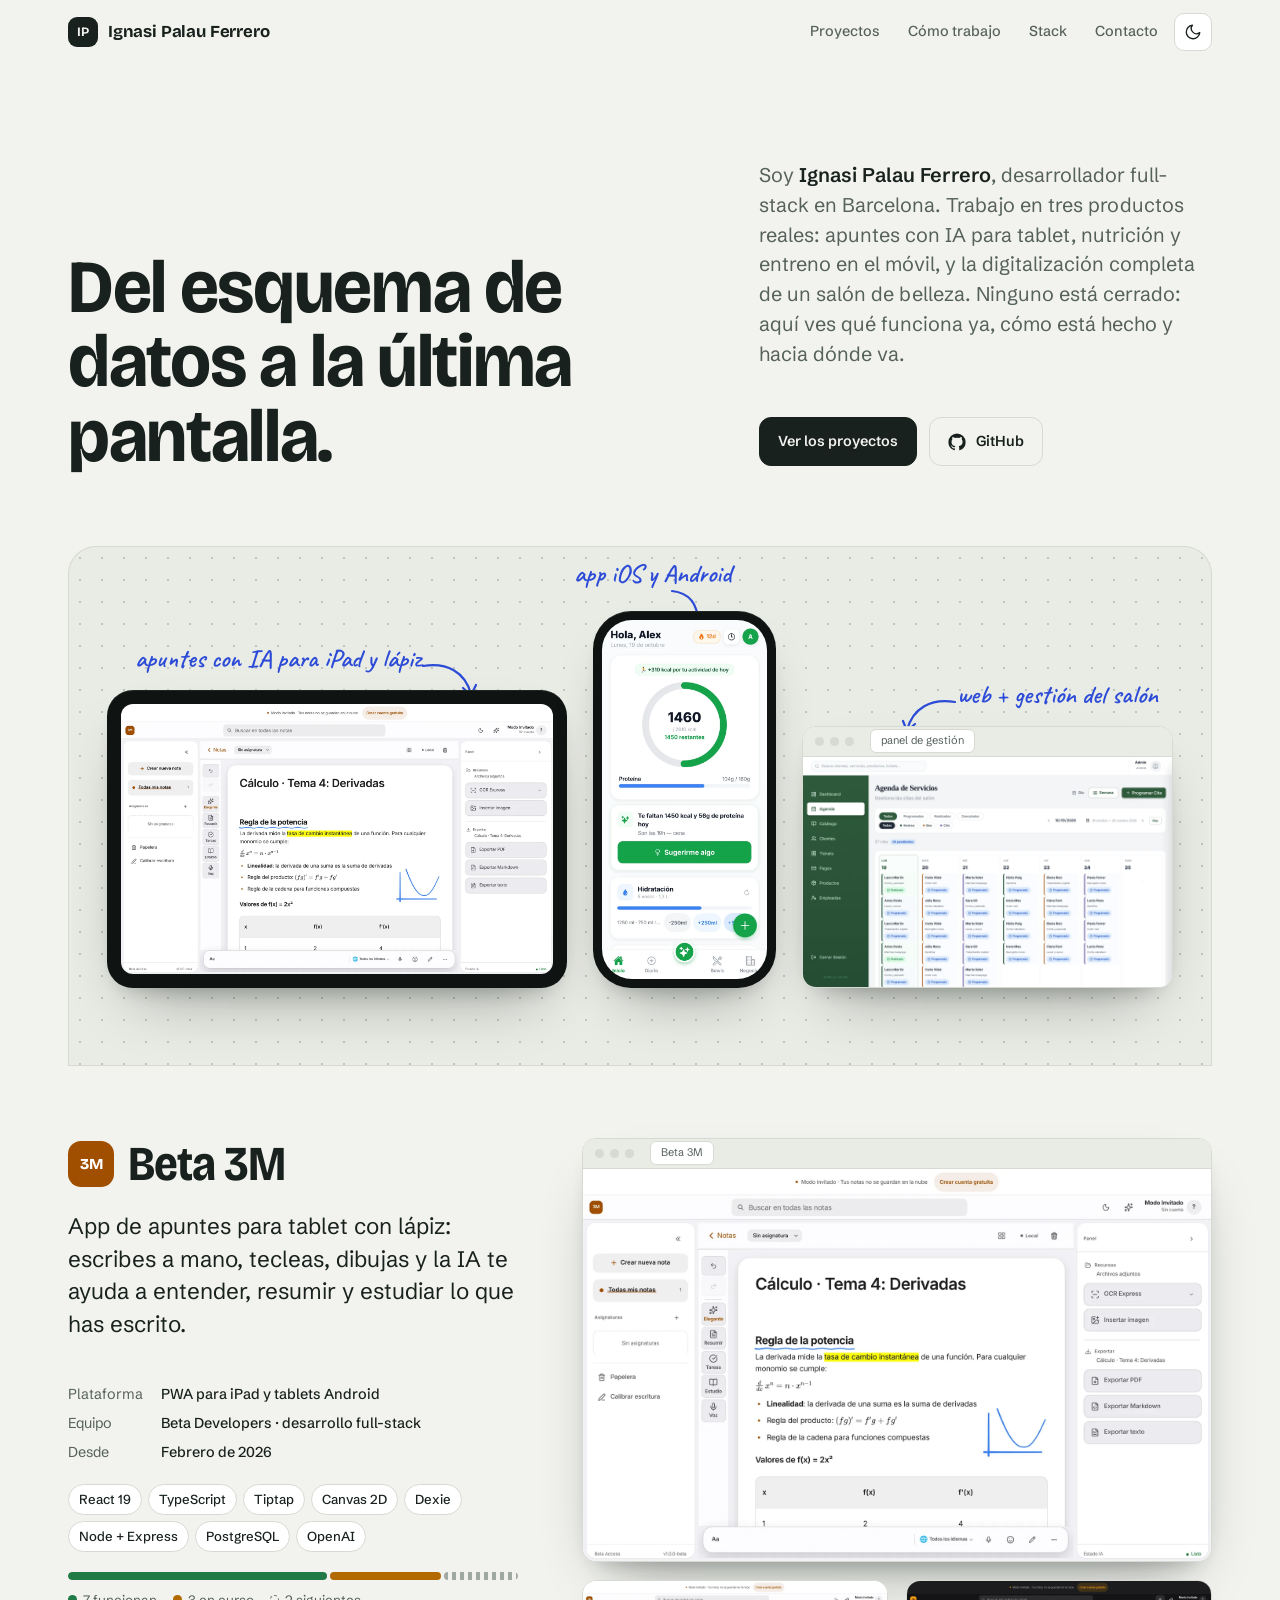
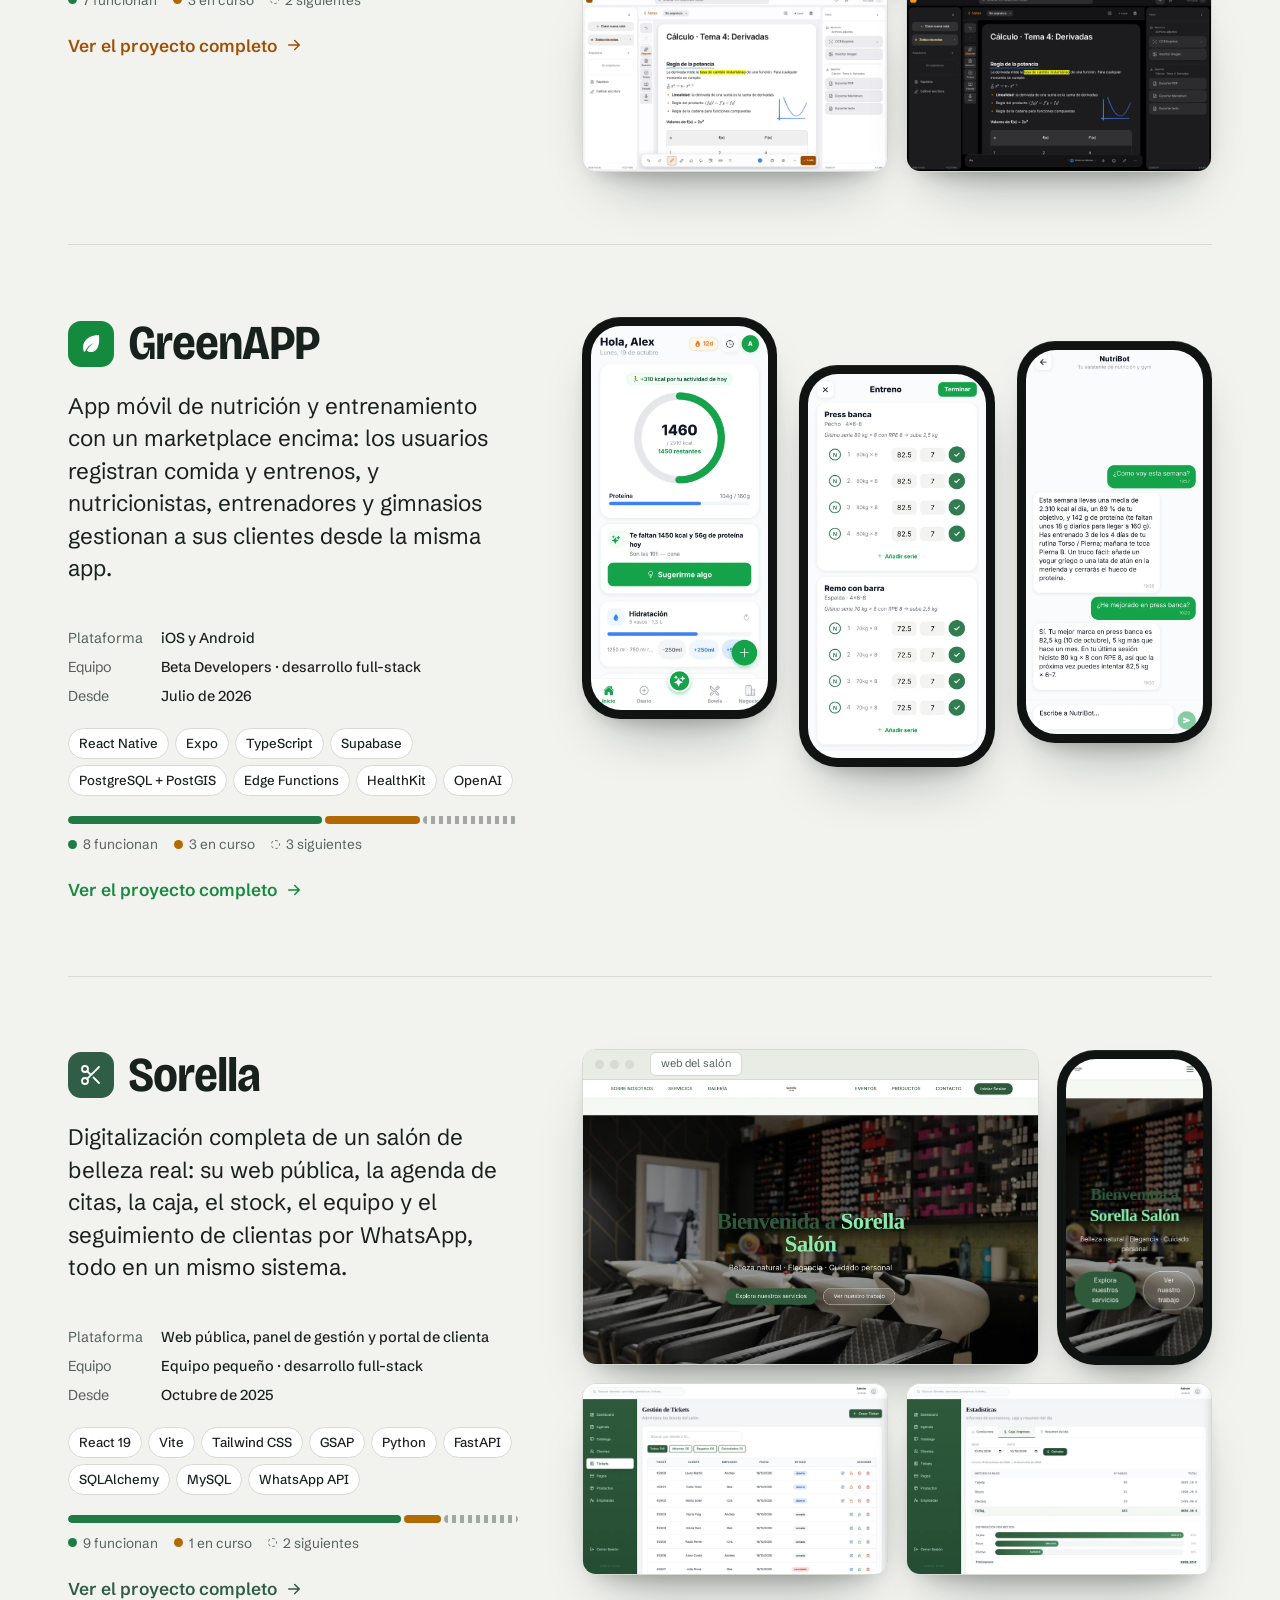
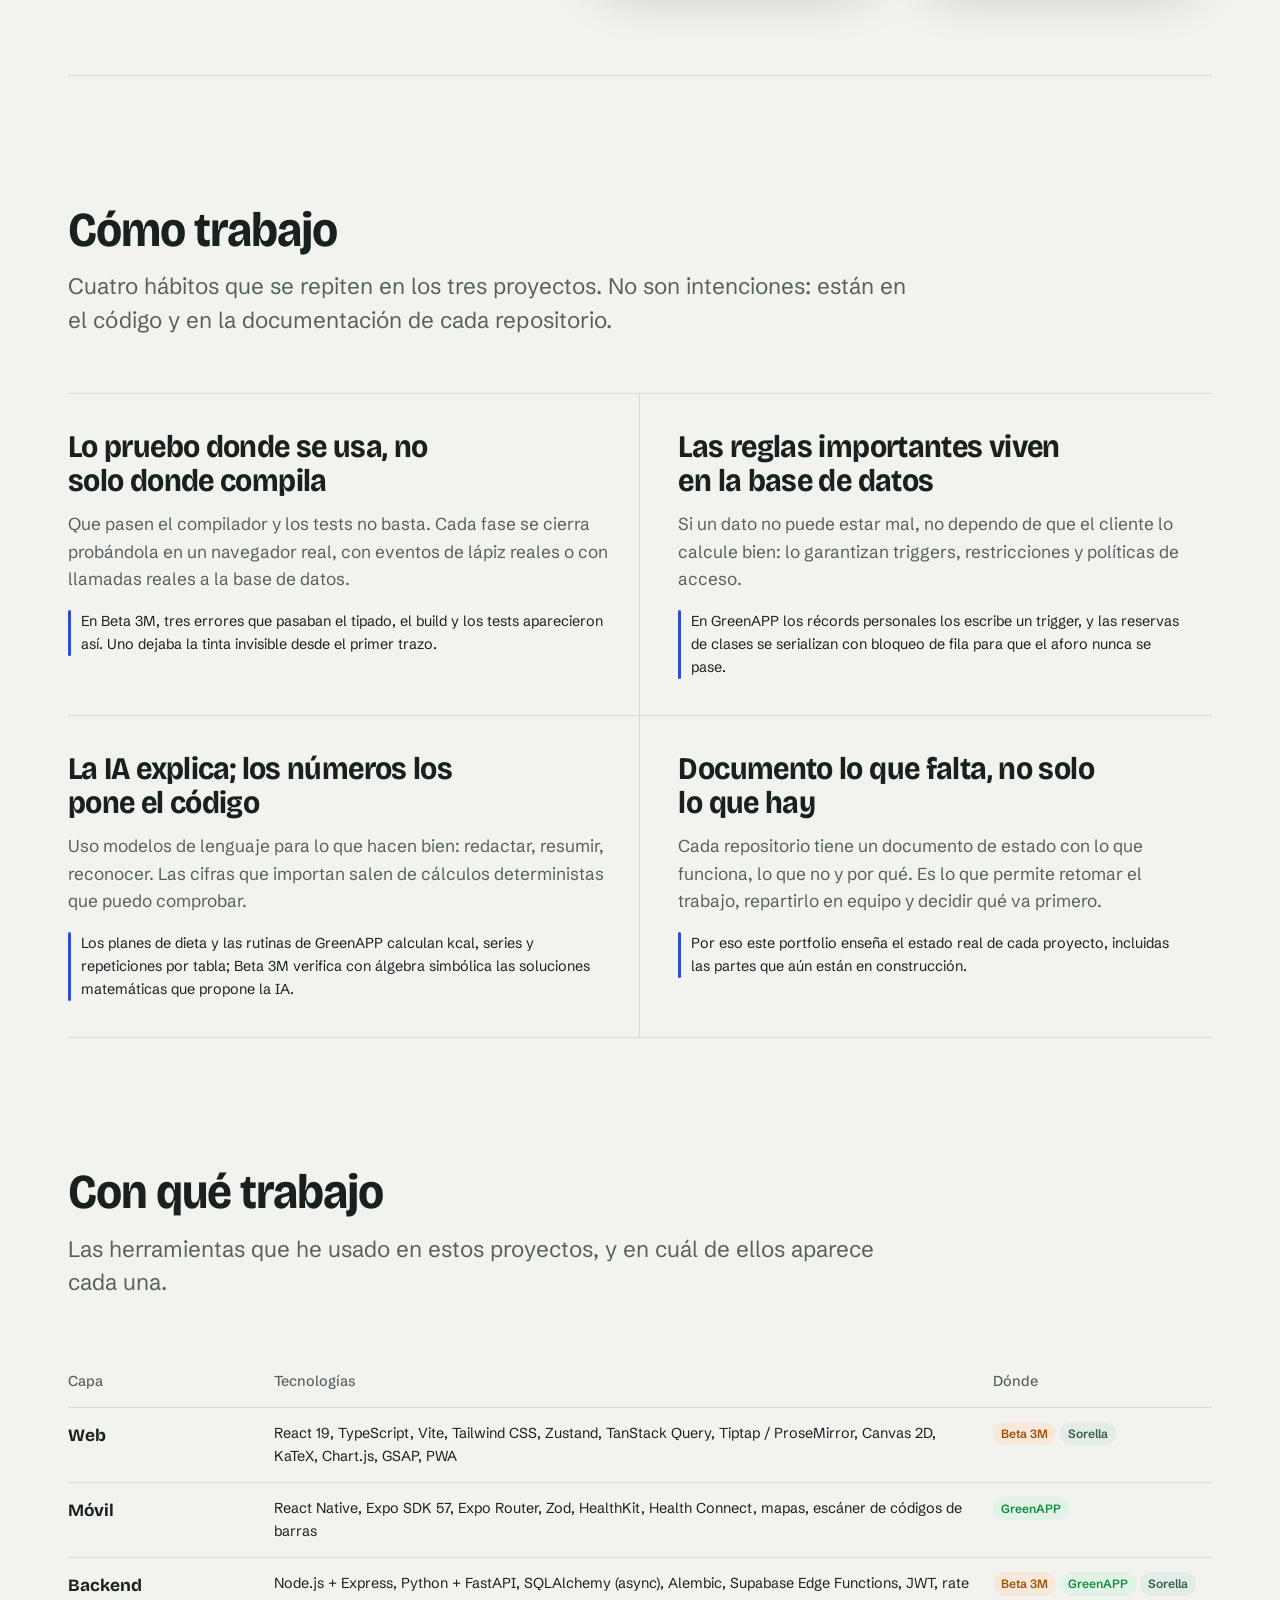
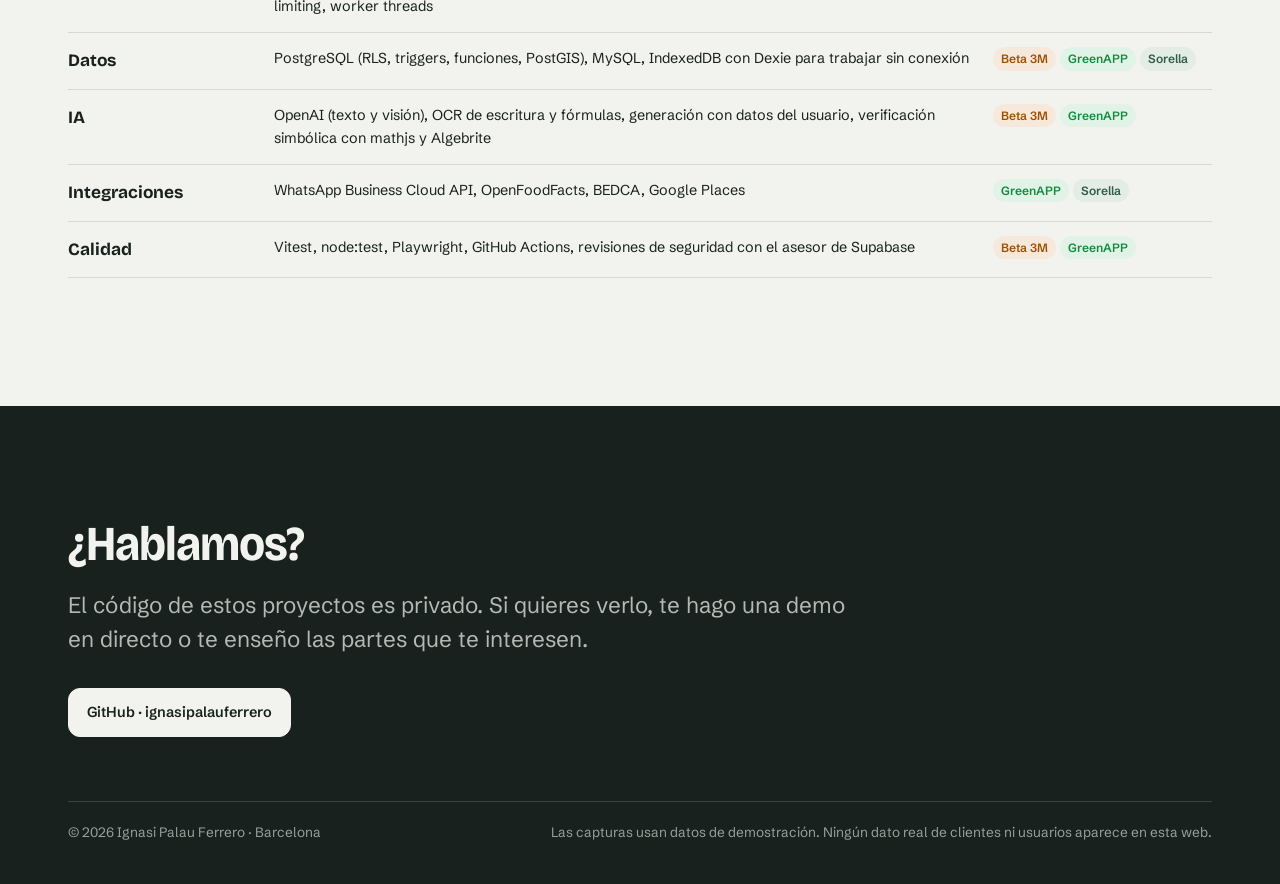
==== index.html @ 35fecd95 "Add files via upload" ====
<!doctype html>
<html lang="es">
<head>
  <meta charset="utf-8">
  <meta name="viewport" content="width=device-width, initial-scale=1">
  <title>Ignasi Palau Ferrero · Desarrollador full-stack</title>
  <meta name="description" content="Portfolio de Ignasi Palau Ferrero, desarrollador full-stack en Barcelona. Tres productos en desarrollo: Beta 3M (apuntes con IA), GreenAPP (nutrición y entreno) y Sorella (digitalización de un salón de belleza).">
  <meta name="theme-color" content="#f2f3ef" media="(prefers-color-scheme: light)">
  <meta name="theme-color" content="#121815" media="(prefers-color-scheme: dark)">
  <meta property="og:title" content="Ignasi Palau Ferrero · Desarrollador full-stack">
  <meta property="og:description" content="Tres productos en marcha, del esquema de datos a la última pantalla.">
  <meta property="og:image" content="https://ignasipalauferrero.github.io/assets/img/og.png">
  <meta property="og:type" content="website">
  <link rel="icon" href="favicon.svg" type="image/svg+xml">
  <link rel="preload" href="assets/fonts/bricolage-grotesque-latin-standard-normal.woff2" as="font" type="font/woff2" crossorigin>
  <link rel="stylesheet" href="assets/css/site.css">
  <script src="assets/js/site.js"></script>
</head>
<body>
  <a class="skip" href="#proyectos">Saltar a los proyectos</a>

  <header class="site-header">
    <div class="wrap">
      <a class="brand" href="./" aria-label="Inicio">
        <span class="brand-mark" aria-hidden="true">IP</span>
        <span class="brand-name">Ignasi Palau Ferrero</span>
      </a>
      <nav class="nav" aria-label="Principal">
        <a href="#proyectos"><span class="nav-text">Proyectos</span></a>
        <a href="#como-trabajo"><span class="nav-text">Cómo trabajo</span></a>
        <a href="#stack"><span class="nav-text">Stack</span></a>
        <a href="#contacto">Contacto</a>
        <button class="icon-btn" type="button" data-theme-toggle aria-label="Cambiar tema claro u oscuro">
          <svg viewBox="0 0 24 24" fill="none" stroke="currentColor" stroke-width="1.8" stroke-linecap="round" stroke-linejoin="round" aria-hidden="true"><path d="M21 12.8A9 9 0 1 1 11.2 3a7 7 0 0 0 9.8 9.8z"/></svg>
        </button>
      </nav>
    </div>
  </header>

  <main>
    <section class="hero">
      <div class="wrap hero-intro">
        <h1>Del esquema de datos a la última pantalla.</h1>
        <div class="hero-side">
        <p class="hero-lede">Soy <strong>Ignasi Palau Ferrero</strong>, desarrollador full-stack en Barcelona. Trabajo en tres productos reales: apuntes con IA para tablet, nutrición y entreno en el móvil, y la digitalización completa de un salón de belleza. Ninguno está cerrado: aquí ves qué funciona ya, cómo está hecho y hacia dónde va.</p>
        <div class="hero-actions">
          <a class="btn" href="#proyectos">Ver los proyectos</a>
          <a class="btn ghost" href="https://github.com/ignasipalauferrero" rel="me">
            <svg viewBox="0 0 24 24" fill="currentColor" aria-hidden="true"><path d="M12 .5A11.5 11.5 0 0 0 .5 12a11.5 11.5 0 0 0 7.86 10.92c.58.1.79-.25.79-.56v-2c-3.2.7-3.87-1.37-3.87-1.37-.53-1.33-1.28-1.69-1.28-1.69-1.05-.71.08-.7.08-.7 1.16.08 1.77 1.19 1.77 1.19 1.03 1.77 2.7 1.26 3.36.96.1-.75.4-1.26.73-1.55-2.55-.29-5.24-1.28-5.24-5.68 0-1.25.45-2.28 1.19-3.08-.12-.3-.52-1.46.11-3.04 0 0 .97-.31 3.17 1.18a11 11 0 0 1 5.77 0c2.2-1.49 3.17-1.18 3.17-1.18.63 1.58.23 2.75.11 3.04.74.8 1.19 1.83 1.19 3.08 0 4.41-2.69 5.38-5.26 5.67.41.36.78 1.06.78 2.14v3.17c0 .31.21.67.8.56A11.5 11.5 0 0 0 23.5 12 11.5 11.5 0 0 0 12 .5z"/></svg>
            GitHub
          </a>
        </div>
        </div>
      </div>

      <div class="wrap">
        <div class="bench" aria-label="Los tres productos">
          <div class="bench-stage">
            <a class="bench-item tablet" href="proyectos/beta3m.html">
              <span class="note note-tablet">apuntes con IA para iPad y lápiz
                <svg viewBox="0 0 60 40" aria-hidden="true"><path d="M2 6 C 26 2, 44 12, 50 34"/><path d="M42 28 L 50 35 L 55 25"/></svg>
              </span>
              <div class="device tablet"><img src="assets/img/beta3m/editor.webp" width="1600" height="1000" alt="Beta 3M en un iPad: una nota de cálculo con fórmulas, una tabla y un gráfico dibujado a mano"></div>
            </a>
            <a class="bench-item phone" href="proyectos/greenapp.html">
              <span class="note note-phone">app iOS y Android
                <svg viewBox="0 0 40 40" aria-hidden="true"><path d="M4 4 C 22 6, 30 18, 30 36"/><path d="M23 30 L 30 37 L 36 29"/></svg>
              </span>
              <div class="device phone"><img src="assets/img/greenapp/home.webp" width="600" height="1298" alt="GreenAPP en un móvil: anillo de calorías del día, proteína y sugerencia para la cena"></div>
            </a>
            <a class="bench-item web" href="proyectos/sorella.html">
              <span class="note note-web">web + gestión del salón
                <svg viewBox="0 0 56 40" aria-hidden="true"><path d="M54 6 C 30 2, 12 12, 6 34"/><path d="M2 25 L 6 35 L 14 28"/></svg>
              </span>
              <div class="device browser"><div class="bar" aria-hidden="true"><i></i><i></i><i></i><span>panel de gestión</span></div><img src="assets/img/sorella/agenda-semana.webp" width="1600" height="1000" alt="Panel de gestión de Sorella: agenda semanal de citas por empleada"></div>
            </a>
          </div>
        </div>
      </div>
    </section>

    <section class="section" id="proyectos" style="padding-top:0">
      <div class="wrap">

        <article class="project beta" aria-labelledby="p-beta">
          <div class="project-copy">
            <div class="project-title">
              <span class="project-logo" aria-hidden="true">3M</span>
              <h3 id="p-beta">Beta 3M</h3>
            </div>
            <p class="project-pitch">App de apuntes para tablet con lápiz: escribes a mano, tecleas, dibujas y la IA te ayuda a entender, resumir y estudiar lo que has escrito.</p>
            <dl class="facts">
              <dt>Plataforma</dt><dd>PWA para iPad y tablets Android</dd>
              <dt>Equipo</dt><dd>Beta Developers · desarrollo full-stack</dd>
              <dt>Desde</dt><dd>Febrero de 2026</dd>
            </dl>
            <ul class="tags" aria-label="Tecnologías">
              <li>React 19</li><li>TypeScript</li><li>Tiptap</li><li>Canvas 2D</li><li>Dexie</li><li>Node + Express</li><li>PostgreSQL</li><li>OpenAI</li>
            </ul>
            <div class="status">
              <div class="status-bar" role="img" aria-label="7 módulos funcionando, 3 en curso, 2 planificados"><span class="ok" style="flex:7"></span><span class="wip" style="flex:3"></span><span class="next" style="flex:2"></span></div>
              <div class="status-legend"><span><i class="dot ok"></i>7 funcionan</span><span><i class="dot wip"></i>3 en curso</span><span><i class="dot next"></i>2 siguientes</span></div>
            </div>
            <a class="read-more" href="proyectos/beta3m.html">Ver el proyecto completo <svg viewBox="0 0 24 24" fill="none" stroke="currentColor" stroke-width="2" stroke-linecap="round" aria-hidden="true"><path d="M5 12h14M13 6l6 6-6 6"/></svg></a>
          </div>
          <div class="project-visual">
            <button class="zoom" type="button" data-zoom="assets/img/beta3m/editor.webp" data-caption="Editor de Beta 3M: texto, fórmulas KaTeX, tabla con fórmula de columna y tinta a mano.">
              <div class="device browser"><div class="bar" aria-hidden="true"><i></i><i></i><i></i><span>Beta 3M</span></div><img src="assets/img/beta3m/editor.webp" width="1600" height="1000" loading="lazy" alt="Editor de Beta 3M con una nota de derivadas: fórmulas, lista, tabla y una parábola dibujada con el lápiz"></div>
            </button>
            <div class="visual-pair">
              <button class="zoom" type="button" data-zoom="assets/img/beta3m/modo-dibujo.webp" data-caption="Modo dibujo: bolígrafo, marcador, goma, lazo, figuras, regla y texto.">
                <div class="device browser"><img src="assets/img/beta3m/modo-dibujo.webp" width="1600" height="1000" loading="lazy" alt="Barra de herramientas del modo dibujo"></div>
              </button>
              <button class="zoom" type="button" data-zoom="assets/img/beta3m/editor-oscuro.webp" data-caption="Tema oscuro con contraste documentado.">
                <div class="device browser"><img src="assets/img/beta3m/editor-oscuro.webp" width="1600" height="1000" loading="lazy" alt="La misma nota en tema oscuro"></div>
              </button>
            </div>
          </div>
        </article>

        <article class="project green" aria-labelledby="p-green">
          <div class="project-copy">
            <div class="project-title">
              <span class="project-logo" aria-hidden="true"><svg viewBox="0 0 24 24" fill="currentColor"><path d="M20 3C10 3 4 8.5 4 15.5c0 1.6.4 3.1 1 4.5l1.6-1.2C8 15 11 12.4 15 11c-3.2 1.8-5.6 4.4-7.2 7.7C9 19.5 10.4 20 12 20c6.6 0 9-7 8-17z"/></svg></span>
              <h3 id="p-green">GreenAPP</h3>
            </div>
            <p class="project-pitch">App móvil de nutrición y entrenamiento con un marketplace encima: los usuarios registran comida y entrenos, y nutricionistas, entrenadores y gimnasios gestionan a sus clientes desde la misma app.</p>
            <dl class="facts">
              <dt>Plataforma</dt><dd>iOS y Android</dd>
              <dt>Equipo</dt><dd>Beta Developers · desarrollo full-stack</dd>
              <dt>Desde</dt><dd>Julio de 2026</dd>
            </dl>
            <ul class="tags" aria-label="Tecnologías">
              <li>React Native</li><li>Expo</li><li>TypeScript</li><li>Supabase</li><li>PostgreSQL + PostGIS</li><li>Edge Functions</li><li>HealthKit</li><li>OpenAI</li>
            </ul>
            <div class="status">
              <div class="status-bar" role="img" aria-label="8 módulos funcionando, 3 en curso, 3 planificados"><span class="ok" style="flex:8"></span><span class="wip" style="flex:3"></span><span class="next" style="flex:3"></span></div>
              <div class="status-legend"><span><i class="dot ok"></i>8 funcionan</span><span><i class="dot wip"></i>3 en curso</span><span><i class="dot next"></i>3 siguientes</span></div>
            </div>
            <a class="read-more" href="proyectos/greenapp.html">Ver el proyecto completo <svg viewBox="0 0 24 24" fill="none" stroke="currentColor" stroke-width="2" stroke-linecap="round" aria-hidden="true"><path d="M5 12h14M13 6l6 6-6 6"/></svg></a>
          </div>
          <div class="project-visual">
            <div class="visual-phones">
              <button class="zoom" type="button" data-zoom="assets/img/greenapp/home.webp" data-caption="Inicio: presupuesto de calorías del día con la actividad sumada.">
                <div class="device phone"><img src="assets/img/greenapp/home.webp" width="600" height="1298" loading="lazy" alt="Pantalla de inicio con el anillo de calorías"></div>
              </button>
              <button class="zoom" type="button" data-zoom="assets/img/greenapp/entreno.webp" data-caption="Entreno en vivo con sugerencia de peso basada en la última serie.">
                <div class="device phone"><img src="assets/img/greenapp/entreno.webp" width="600" height="1298" loading="lazy" alt="Entreno en vivo con series de press banca y sugerencia de peso"></div>
              </button>
              <button class="zoom" type="button" data-zoom="assets/img/greenapp/bot.webp" data-caption="NutriBot responde con los datos reales del usuario.">
                <div class="device phone"><img src="assets/img/greenapp/bot.webp" width="600" height="1298" loading="lazy" alt="Chat con NutriBot sobre la semana de nutrición y el press banca"></div>
              </button>
            </div>
          </div>
        </article>

        <article class="project sorella" aria-labelledby="p-sorella">
          <div class="project-copy">
            <div class="project-title">
              <span class="project-logo" aria-hidden="true"><svg viewBox="0 0 24 24" fill="none" stroke="currentColor" stroke-width="1.8" stroke-linecap="round"><circle cx="6" cy="6" r="3"/><circle cx="6" cy="18" r="3"/><path d="M20 4 8.1 15.9M14.5 14.5 20 20M8.1 8.1 12 12"/></svg></span>
              <h3 id="p-sorella">Sorella</h3>
            </div>
            <p class="project-pitch">Digitalización completa de un salón de belleza real: su web pública, la agenda de citas, la caja, el stock, el equipo y el seguimiento de clientas por WhatsApp, todo en un mismo sistema.</p>
            <dl class="facts">
              <dt>Plataforma</dt><dd>Web pública, panel de gestión y portal de clienta</dd>
              <dt>Equipo</dt><dd>Equipo pequeño · desarrollo full-stack</dd>
              <dt>Desde</dt><dd>Octubre de 2025</dd>
            </dl>
            <ul class="tags" aria-label="Tecnologías">
              <li>React 19</li><li>Vite</li><li>Tailwind CSS</li><li>GSAP</li><li>Python</li><li>FastAPI</li><li>SQLAlchemy</li><li>MySQL</li><li>WhatsApp API</li>
            </ul>
            <div class="status">
              <div class="status-bar" role="img" aria-label="9 módulos funcionando, 1 en curso, 2 planificados"><span class="ok" style="flex:9"></span><span class="wip" style="flex:1"></span><span class="next" style="flex:2"></span></div>
              <div class="status-legend"><span><i class="dot ok"></i>9 funcionan</span><span><i class="dot wip"></i>1 en curso</span><span><i class="dot next"></i>2 siguientes</span></div>
            </div>
            <a class="read-more" href="proyectos/sorella.html">Ver el proyecto completo <svg viewBox="0 0 24 24" fill="none" stroke="currentColor" stroke-width="2" stroke-linecap="round" aria-hidden="true"><path d="M5 12h14M13 6l6 6-6 6"/></svg></a>
          </div>
          <div class="project-visual">
            <div class="visual-mixed">
              <button class="zoom" type="button" data-zoom="assets/img/sorella/web-inicio.webp" data-caption="Web pública del salón.">
                <div class="device browser"><div class="bar" aria-hidden="true"><i></i><i></i><i></i><span>web del salón</span></div><img src="assets/img/sorella/web-inicio.webp" width="1600" height="1000" loading="lazy" alt="Portada de la web pública de Sorella"></div>
              </button>
              <button class="zoom" type="button" data-zoom="assets/img/sorella/movil-inicio.webp" data-caption="La web en móvil.">
                <div class="device phone"><img src="assets/img/sorella/movil-inicio.webp" width="600" height="1298" loading="lazy" alt="La web de Sorella en un móvil"></div>
              </button>
            </div>
            <div class="visual-pair">
              <button class="zoom" type="button" data-zoom="assets/img/sorella/tickets.webp" data-caption="Gestión de tickets (datos de demostración).">
                <div class="device browser"><img src="assets/img/sorella/tickets.webp" width="1600" height="1000" loading="lazy" alt="Listado de tickets en el panel de gestión"></div>
              </button>
              <button class="zoom" type="button" data-zoom="assets/img/sorella/caja.webp" data-caption="Caja por método de pago (datos de demostración).">
                <div class="device browser"><img src="assets/img/sorella/caja.webp" width="1600" height="1000" loading="lazy" alt="Informe de caja por método de pago"></div>
              </button>
            </div>
          </div>
        </article>

      </div>
    </section>

    <section class="section" id="como-trabajo">
      <div class="wrap">
        <div class="section-head">
          <h2>Cómo trabajo</h2>
          <p>Cuatro hábitos que se repiten en los tres proyectos. No son intenciones: están en el código y en la documentación de cada repositorio.</p>
        </div>
        <div class="principles">
          <div class="principle">
            <h3>Lo pruebo donde se usa, no solo donde compila</h3>
            <p>Que pasen el compilador y los tests no basta. Cada fase se cierra probándola en un navegador real, con eventos de lápiz reales o con llamadas reales a la base de datos.</p>
            <p class="proof">En Beta 3M, tres errores que pasaban el tipado, el build y los tests aparecieron así. Uno dejaba la tinta invisible desde el primer trazo.</p>
          </div>
          <div class="principle">
            <h3>Las reglas importantes viven en la base de datos</h3>
            <p>Si un dato no puede estar mal, no dependo de que el cliente lo calcule bien: lo garantizan triggers, restricciones y políticas de acceso.</p>
            <p class="proof">En GreenAPP los récords personales los escribe un trigger, y las reservas de clases se serializan con bloqueo de fila para que el aforo nunca se pase.</p>
          </div>
          <div class="principle">
            <h3>La IA explica; los números los pone el código</h3>
            <p>Uso modelos de lenguaje para lo que hacen bien: redactar, resumir, reconocer. Las cifras que importan salen de cálculos deterministas que puedo comprobar.</p>
            <p class="proof">Los planes de dieta y las rutinas de GreenAPP calculan kcal, series y repeticiones por tabla; Beta 3M verifica con álgebra simbólica las soluciones matemáticas que propone la IA.</p>
          </div>
          <div class="principle">
            <h3>Documento lo que falta, no solo lo que hay</h3>
            <p>Cada repositorio tiene un documento de estado con lo que funciona, lo que no y por qué. Es lo que permite retomar el trabajo, repartirlo en equipo y decidir qué va primero.</p>
            <p class="proof">Por eso este portfolio enseña el estado real de cada proyecto, incluidas las partes que aún están en construcción.</p>
          </div>
        </div>
      </div>
    </section>

    <section class="section" id="stack">
      <div class="wrap">
        <div class="section-head">
          <h2>Con qué trabajo</h2>
          <p>Las herramientas que he usado en estos proyectos, y en cuál de ellos aparece cada una.</p>
        </div>
        <table class="stack">
          <thead><tr><th scope="col">Capa</th><th scope="col">Tecnologías</th><th scope="col">Dónde</th></tr></thead>
          <tbody>
            <tr><th scope="row">Web</th><td>React 19, TypeScript, Vite, Tailwind CSS, Zustand, TanStack Query, Tiptap / ProseMirror, Canvas 2D, KaTeX, Chart.js, GSAP, PWA</td><td class="where"><span class="pill beta">Beta 3M</span><span class="pill sorella">Sorella</span></td></tr>
            <tr><th scope="row">Móvil</th><td>React Native, Expo SDK 57, Expo Router, Zod, HealthKit, Health Connect, mapas, escáner de códigos de barras</td><td class="where"><span class="pill green">GreenAPP</span></td></tr>
            <tr><th scope="row">Backend</th><td>Node.js + Express, Python + FastAPI, SQLAlchemy (async), Alembic, Supabase Edge Functions, JWT, rate limiting, worker threads</td><td class="where"><span class="pill beta">Beta 3M</span><span class="pill green">GreenAPP</span><span class="pill sorella">Sorella</span></td></tr>
            <tr><th scope="row">Datos</th><td>PostgreSQL (RLS, triggers, funciones, PostGIS), MySQL, IndexedDB con Dexie para trabajar sin conexión</td><td class="where"><span class="pill beta">Beta 3M</span><span class="pill green">GreenAPP</span><span class="pill sorella">Sorella</span></td></tr>
            <tr><th scope="row">IA</th><td>OpenAI (texto y visión), OCR de escritura y fórmulas, generación con datos del usuario, verificación simbólica con mathjs y Algebrite</td><td class="where"><span class="pill beta">Beta 3M</span><span class="pill green">GreenAPP</span></td></tr>
            <tr><th scope="row">Integraciones</th><td>WhatsApp Business Cloud API, OpenFoodFacts, BEDCA, Google Places</td><td class="where"><span class="pill green">GreenAPP</span><span class="pill sorella">Sorella</span></td></tr>
            <tr><th scope="row">Calidad</th><td>Vitest, node:test, Playwright, GitHub Actions, revisiones de seguridad con el asesor de Supabase</td><td class="where"><span class="pill beta">Beta 3M</span><span class="pill green">GreenAPP</span></td></tr>
          </tbody>
        </table>
      </div>
    </section>
  </main>

  <footer class="contact" id="contacto">
    <div class="wrap">
      <h2>¿Hablamos?</h2>
      <p>El código de estos proyectos es privado. Si quieres verlo, te hago una demo en directo o te enseño las partes que te interesen.</p>
      <div class="links">
        <a class="btn" href="https://github.com/ignasipalauferrero" rel="me">GitHub · ignasipalauferrero</a>
      </div>
      <div class="fineprint">
        <span>© 2026 Ignasi Palau Ferrero · Barcelona</span>
        <span>Las capturas usan datos de demostración. Ningún dato real de clientes ni usuarios aparece en esta web.</span>
      </div>
    </div>
  </footer>
</body>
</html>
---- assets/css/site.css ----
/* ==========================================================
   Ignasi Palau Ferrero — portfolio
   Tokens · base · layout · components
   ========================================================== */

/* Self-hosted fonts (SIL OFL) */
@font-face { font-family: "Bricolage Grotesque"; src: url(../fonts/bricolage-grotesque-latin-standard-normal.woff2) format("woff2-variations"), url(../fonts/bricolage-grotesque-latin-standard-normal.woff2) format("woff2"); font-weight: 200 800; font-stretch: 75% 100%; font-display: swap; }
@font-face { font-family: "Schibsted Grotesk"; src: url(../fonts/schibsted-grotesk-latin-400-normal.woff2) format("woff2"); font-weight: 400; font-display: swap; }
@font-face { font-family: "Schibsted Grotesk"; src: url(../fonts/schibsted-grotesk-latin-500-normal.woff2) format("woff2"); font-weight: 500; font-display: swap; }
@font-face { font-family: "Schibsted Grotesk"; src: url(../fonts/schibsted-grotesk-latin-600-normal.woff2) format("woff2"); font-weight: 600; font-display: swap; }
@font-face { font-family: "Schibsted Grotesk"; src: url(../fonts/schibsted-grotesk-latin-700-normal.woff2) format("woff2"); font-weight: 700; font-display: swap; }
@font-face { font-family: "Caveat"; src: url(../fonts/caveat-latin-600-normal.woff2) format("woff2"); font-weight: 600; font-display: swap; }

:root {
  --paper: #f2f3ef;
  --surface: #ffffff;
  --surface-2: #e9ebe5;
  --ink: #18211d;
  --graphite: #56615c;
  --line: #d6dad2;
  --pencil: #2c4bd6;
  --pencil-soft: rgba(44, 75, 214, 0.1);

  --beta: #a04e00;
  --beta-soft: #f6e9dc;
  --green: #138a3e;
  --green-soft: #e1f3e6;
  --sorella: #2f5d45;
  --sorella-soft: #e3ece6;

  --ok: #1f7a46;
  --wip: #b26a00;
  --next: #6b7570;

  --display: "Bricolage Grotesque", "Avenir Next", "Segoe UI", system-ui, sans-serif;
  --body: "Schibsted Grotesk", "Helvetica Neue", Arial, system-ui, sans-serif;
  --hand: "Caveat", "Bradley Hand", "Segoe Print", cursive;

  --step--1: clamp(0.84rem, 0.82rem + 0.1vw, 0.9rem);
  --step-0: clamp(1rem, 0.97rem + 0.15vw, 1.08rem);
  --step-1: clamp(1.2rem, 1.12rem + 0.35vw, 1.4rem);
  --step-2: clamp(1.5rem, 1.32rem + 0.8vw, 2rem);
  --step-3: clamp(2rem, 1.6rem + 1.8vw, 3.1rem);
  --step-4: clamp(2.6rem, 1.8rem + 3.6vw, 5.2rem);

  --gutter: clamp(16px, 4vw, 48px);
  --max: 1240px;
  --radius-device: 28px;
  --radius-panel: 14px;
  --radius-chip: 999px;
  color-scheme: light;
}

@media (prefers-color-scheme: dark) {
  :root:not([data-theme="light"]) {
    --paper: #121815;
    --surface: #1a221e;
    --surface-2: #222b27;
    --ink: #e6ebe7;
    --graphite: #9ea9a3;
    --line: #2e3833;
    --pencil: #93a6ff;
    --pencil-soft: rgba(147, 166, 255, 0.12);
    --beta: #f0a160;
    --beta-soft: #33261b;
    --green: #4ccf7c;
    --green-soft: #18301f;
    --sorella: #8cc5a4;
    --sorella-soft: #1d2d24;
    --ok: #5fd08f;
    --wip: #f0b35a;
    --next: #9ea9a3;
    color-scheme: dark;
  }
}
:root[data-theme="dark"] {
  --paper: #121815;
  --surface: #1a221e;
  --surface-2: #222b27;
  --ink: #e6ebe7;
  --graphite: #9ea9a3;
  --line: #2e3833;
  --pencil: #93a6ff;
  --pencil-soft: rgba(147, 166, 255, 0.12);
  --beta: #f0a160;
  --beta-soft: #33261b;
  --green: #4ccf7c;
  --green-soft: #18301f;
  --sorella: #8cc5a4;
  --sorella-soft: #1d2d24;
  --ok: #5fd08f;
  --wip: #f0b35a;
  --next: #9ea9a3;
  color-scheme: dark;
}

/* ---------- base ---------- */
*, *::before, *::after { box-sizing: border-box; }
html { -webkit-text-size-adjust: 100%; scroll-behavior: smooth; }
@media (prefers-reduced-motion: reduce) { html { scroll-behavior: auto; } }
body {
  margin: 0;
  background: var(--paper);
  color: var(--ink);
  font-family: var(--body);
  font-size: var(--step-0);
  line-height: 1.6;
  text-rendering: optimizeLegibility;
  -webkit-font-smoothing: antialiased;
  overflow-x: hidden;
}
img { max-width: 100%; height: auto; display: block; }
a { color: inherit; text-decoration-thickness: 1px; text-underline-offset: 0.2em; }
a:hover { text-decoration-color: var(--pencil); }
:focus-visible { outline: 2px solid var(--pencil); outline-offset: 3px; border-radius: 4px; }
h1, h2, h3, h4 {
  font-family: var(--display);
  font-weight: 700;
  line-height: 1.08;
  letter-spacing: -0.02em;
  margin: 0;
  font-variation-settings: "wdth" 92;
}
p { margin: 0 0 1em; }
p:last-child { margin-bottom: 0; }
ul { margin: 0; padding: 0; }
.skip {
  position: absolute; left: -9999px; top: 8px;
  background: var(--ink); color: var(--paper); padding: 8px 14px; border-radius: 8px; z-index: 50;
}
.skip:focus { left: 8px; }
.wrap { width: 100%; max-width: var(--max); margin: 0 auto; padding: 0 var(--gutter); }
.measure { max-width: 64ch; }
.muted { color: var(--graphite); }
.visually-hidden { position: absolute; width: 1px; height: 1px; overflow: hidden; clip: rect(0 0 0 0); white-space: nowrap; }

/* ---------- header ---------- */
.site-header {
  position: sticky; top: 0; z-index: 20;
  background: color-mix(in srgb, var(--paper) 88%, transparent);
  backdrop-filter: saturate(1.4) blur(10px);
  -webkit-backdrop-filter: saturate(1.4) blur(10px);
  border-bottom: 1px solid transparent;
  transition: border-color .2s;
}
.site-header.is-stuck { border-bottom-color: var(--line); }
.site-header .wrap { display: flex; align-items: center; gap: 24px; min-height: 64px; }
.brand {
  font-family: var(--display); font-weight: 700; font-size: 1.05rem; letter-spacing: -0.01em;
  text-decoration: none; display: inline-flex; align-items: center; gap: 10px; white-space: nowrap;
}
.brand-mark {
  width: 30px; height: 30px; border-radius: 9px; background: var(--ink); color: var(--paper);
  display: grid; place-items: center; font-size: 0.8rem; letter-spacing: 0;
}
.nav { margin-left: auto; display: flex; align-items: center; gap: 4px; }
.nav a {
  text-decoration: none; color: var(--graphite); font-size: var(--step--1); font-weight: 500;
  padding: 8px 12px; border-radius: 8px;
}
.nav a:hover, .nav a[aria-current="page"] { color: var(--ink); background: var(--surface-2); }
.icon-btn {
  display: inline-grid; place-items: center; width: 38px; height: 38px; border-radius: 10px;
  border: 1px solid var(--line); background: var(--surface); color: var(--ink); cursor: pointer;
}
.icon-btn:hover { border-color: var(--graphite); }
.icon-btn svg { width: 18px; height: 18px; }
@media (max-width: 720px) {
  .nav .nav-text { display: none; }
  .brand-name { display: none; }
}

/* ---------- hero ---------- */
.hero { padding: clamp(40px, 8vw, 96px) 0 0; }
.hero-intro { display: grid; grid-template-columns: minmax(0, 1fr); gap: 28px; align-items: end; }
@media (min-width: 1040px) {
  .hero-intro { grid-template-columns: minmax(0, 7fr) minmax(0, 5fr); column-gap: 56px; }
  .hero-intro .hero-side { padding-bottom: 8px; }
}
.hero-side { display: grid; gap: 24px; }
.hero h1 {
  font-size: var(--step-4);
  font-variation-settings: "wdth" 96;
  letter-spacing: -0.018em;
  line-height: 1;
  max-width: 15ch;
}
.hero-lede { font-size: clamp(1.08rem, 1rem + 0.3vw, 1.25rem); line-height: 1.5; color: var(--graphite); max-width: 52ch; }
.hero-lede strong { color: var(--ink); font-weight: 600; }
.hero-actions { display: flex; flex-wrap: wrap; gap: 12px; margin-top: 4px; }
.btn {
  display: inline-flex; align-items: center; gap: 10px; text-decoration: none;
  font-weight: 600; font-size: var(--step--1);
  padding: 12px 18px; border-radius: 12px; border: 1px solid var(--ink);
  background: var(--ink); color: var(--paper);
}
.btn:hover { background: var(--pencil); border-color: var(--pencil); color: #fff; }
.btn.ghost { background: transparent; color: var(--ink); border-color: var(--line); }
.btn.ghost:hover { border-color: var(--ink); background: var(--surface); color: var(--ink); }
.btn svg { width: 18px; height: 18px; }

/* the workbench: three real products on one table */
.bench {
  position: relative;
  margin-top: clamp(40px, 6vw, 72px);
  padding: clamp(28px, 5vw, 64px) clamp(12px, 3vw, 40px) clamp(40px, 6vw, 80px);
  border-radius: 28px 28px 0 0;
  background-color: var(--surface-2);
  background-image: radial-gradient(color-mix(in srgb, var(--graphite) 28%, transparent) 1px, transparent 1.2px);
  background-size: 22px 22px;
  border: 1px solid var(--line);
  border-bottom: 0;
  overflow: hidden;
}
.bench-stage {
  position: relative;
  display: grid;
  grid-template-columns: 1.55fr 0.62fr 1.25fr;
  align-items: end;
  gap: clamp(10px, 2vw, 28px);
  max-width: 1120px; margin: 0 auto;
}
.bench-item { position: relative; text-decoration: none; display: block; }
.bench-item .note {
  position: absolute; font-family: var(--hand); font-weight: 600; color: var(--pencil);
  font-size: clamp(1.15rem, 0.9rem + 0.9vw, 1.75rem); line-height: 1; white-space: nowrap;
  pointer-events: none;
}
.bench-item .note svg { position: absolute; overflow: visible; }
.bench-item .note path { fill: none; stroke: currentColor; stroke-width: 2.2; stroke-linecap: round; stroke-linejoin: round; }
.bench-item:hover .device { transform: translateY(-6px); }
.bench-item .device { transition: transform .35s cubic-bezier(.2,.8,.2,1); }
.bench-item:focus-visible { outline-offset: 8px; }
.note-tablet { top: -44px; left: 6%; }
.note-phone { top: -50px; left: -10%; }
.note-web { top: -44px; right: 4%; }
.note-tablet svg { left: 100%; top: 14px; width: 60px; height: 40px; }
.note-phone svg { left: 60%; top: 26px; width: 40px; height: 40px; }
.note-web svg { right: 100%; top: 14px; width: 56px; height: 40px; }
@media (max-width: 860px) {
  .bench-stage { grid-template-columns: 1fr 0.55fr; }
  .bench-item.web { grid-column: 1 / -1; }
  .note-phone { left: -30%; }
}
@media (max-width: 560px) {
  .bench-stage { grid-template-columns: 1fr; gap: 56px; }
  .bench-item.phone { width: 58%; margin: 0 auto; }
  .bench-item .note { display: none; }
}
@media (prefers-reduced-motion: reduce) { .bench-item .device { transition: none; } }

/* ---------- devices (pure CSS frames) ---------- */
.device { position: relative; background: #0f1412; box-shadow: 0 1px 0 rgba(255,255,255,.08) inset, 0 30px 60px -30px rgba(10, 20, 15, .45), 0 12px 24px -16px rgba(10, 20, 15, .35); }
.device img { width: 100%; height: auto; }
.device.tablet { border-radius: 26px; padding: 14px; }
.device.tablet img { border-radius: 12px; }
.device.phone { border-radius: 38px; padding: 9px; }
.device.phone img { border-radius: 30px; }
.device.browser { border-radius: 14px; padding: 0; overflow: hidden; background: var(--surface); border: 1px solid var(--line); }
.device.browser .bar {
  height: 30px; display: flex; align-items: center; gap: 6px; padding: 0 12px;
  background: var(--surface-2); border-bottom: 1px solid var(--line);
}
.device.browser .bar i { width: 9px; height: 9px; border-radius: 50%; background: var(--line); display: block; }
.device.browser .bar span {
  margin-left: 10px; font-size: 11px; color: var(--graphite); background: var(--surface);
  border-radius: 6px; padding: 2px 10px; border: 1px solid var(--line);
}

/* ---------- sections ---------- */
.section { padding: clamp(64px, 10vw, 128px) 0; }
.section + .section { padding-top: 0; }
.section-head { display: grid; gap: 14px; margin-bottom: clamp(32px, 5vw, 56px); }
.section-head h2 { font-size: var(--step-3); max-width: 20ch; }
.section-head p { color: var(--graphite); max-width: 60ch; font-size: var(--step-1); line-height: 1.5; }

/* ---------- project rows (home) ---------- */
.project {
  --accent: var(--ink); --accent-soft: var(--surface-2);
  display: grid; grid-template-columns: minmax(0, 5fr) minmax(0, 7fr);
  gap: clamp(28px, 5vw, 72px); align-items: start;
  padding: clamp(40px, 6vw, 72px) 0;
  border-top: 1px solid var(--line);
}
.project:last-child { border-bottom: 1px solid var(--line); }
.project.beta { --accent: var(--beta); --accent-soft: var(--beta-soft); }
.project.green { --accent: var(--green); --accent-soft: var(--green-soft); }
.project.sorella { --accent: var(--sorella); --accent-soft: var(--sorella-soft); }
.project-copy { position: sticky; top: 96px; display: grid; gap: 20px; }
.project-title { display: flex; align-items: center; gap: 14px; }
.project-title h3 { font-size: var(--step-3); font-variation-settings: "wdth" 88; }
.project-logo {
  width: 46px; height: 46px; border-radius: 13px; flex: none;
  display: grid; place-items: center; background: var(--accent); color: #fff;
  font-family: var(--display); font-weight: 800; font-size: 0.95rem;
}
.project-logo svg { width: 24px; height: 24px; }
.project-pitch { font-size: var(--step-1); line-height: 1.45; }
.facts { display: grid; grid-template-columns: auto 1fr; gap: 6px 18px; font-size: var(--step--1); margin: 0; }
.facts dt { color: var(--graphite); }
.facts dd { margin: 0; font-weight: 500; }
.tags { display: flex; flex-wrap: wrap; gap: 6px; list-style: none; }
.tags li {
  font-size: 0.82rem; font-weight: 500; padding: 4px 10px; border-radius: var(--radius-chip);
  background: var(--surface); border: 1px solid var(--line);
}
.read-more {
  display: inline-flex; align-items: center; gap: 8px; font-weight: 600; text-decoration: none;
  color: var(--accent); font-size: var(--step-0);
}
.read-more svg { width: 18px; height: 18px; transition: transform .2s; }
.read-more:hover svg { transform: translateX(3px); }
.read-more:hover { text-decoration: underline; }

/* status map — what works today, what is being built, what's next */
.status { display: grid; gap: 10px; }
.status-bar { display: flex; height: 8px; border-radius: 99px; overflow: hidden; gap: 3px; }
.status-bar span { display: block; border-radius: 99px; }
.status-bar .ok { background: var(--ok); }
.status-bar .wip { background: var(--wip); }
.status-bar .next { background: repeating-linear-gradient(90deg, var(--next) 0 4px, transparent 4px 8px); opacity: .6; }
.status-legend { display: flex; flex-wrap: wrap; gap: 4px 16px; font-size: 0.85rem; color: var(--graphite); }
.dot { display: inline-block; width: 9px; height: 9px; border-radius: 50%; margin-right: 6px; vertical-align: 0.05em; }
.dot.ok { background: var(--ok); }
.dot.wip { background: var(--wip); }
.dot.next { border: 1.5px dashed var(--next); }

.project-visual { display: grid; gap: 18px; }
.visual-pair { display: grid; grid-template-columns: 1fr 1fr; gap: 18px; align-items: start; }
.visual-phones { display: grid; grid-template-columns: repeat(3, 1fr); gap: clamp(10px, 2vw, 22px); align-items: start; }
.visual-phones > :nth-child(2) { margin-top: 48px; }
.visual-phones > :nth-child(3) { margin-top: 24px; }
.visual-mixed { display: grid; grid-template-columns: 1fr 0.34fr; gap: 18px; align-items: end; }
.caption { font-size: 0.85rem; color: var(--graphite); margin-top: 10px; }
@media (max-width: 900px) {
  .project { grid-template-columns: 1fr; }
  .project-copy { position: static; }
}
@media (max-width: 520px) {
  .visual-phones { grid-template-columns: 1fr 1fr; }
  .visual-phones > :nth-child(3) { display: none; }
  .visual-pair { grid-template-columns: 1fr; }
}

/* ---------- principles ---------- */
.principles { display: grid; grid-template-columns: repeat(2, minmax(0, 1fr)); gap: 0; border-top: 1px solid var(--line); }
.principle { padding: clamp(24px, 3vw, 36px) clamp(0px, 2vw, 32px) clamp(24px, 3vw, 36px) 0; border-bottom: 1px solid var(--line); }
.principle:nth-child(odd) { border-right: 1px solid var(--line); }
.principle:nth-child(even) { padding-left: clamp(20px, 3vw, 40px); }
.principle h3 { font-size: var(--step-2); margin-bottom: 12px; max-width: 22ch; }
.principle p { color: var(--graphite); }
.principle .proof { margin-top: 14px; font-size: var(--step--1); color: var(--ink); display: flex; gap: 10px; }
.principle .proof::before { content: ""; flex: none; width: 3px; border-radius: 3px; background: var(--pencil); }
@media (max-width: 760px) {
  .principles { grid-template-columns: 1fr; }
  .principle:nth-child(odd) { border-right: 0; }
  .principle:nth-child(even) { padding-left: 0; }
}

/* ---------- stack table ---------- */
.stack { width: 100%; border-collapse: collapse; font-size: var(--step--1); }
.stack th, .stack td { text-align: left; padding: 14px 12px 14px 0; border-bottom: 1px solid var(--line); vertical-align: top; }
.stack thead th { color: var(--graphite); font-weight: 500; }
.stack tbody th { font-family: var(--display); font-weight: 700; font-size: var(--step-0); width: 18%; }
.stack td.where { white-space: nowrap; width: 1%; }
.pill { display: inline-block; font-size: 0.75rem; font-weight: 600; padding: 2px 8px; border-radius: 99px; margin: 0 4px 4px 0; }
.pill.beta { background: var(--beta-soft); color: var(--beta); }
.pill.green { background: var(--green-soft); color: var(--green); }
.pill.sorella { background: var(--sorella-soft); color: var(--sorella); }
@media (max-width: 640px) {
  .stack thead { display: none; }
  .stack, .stack tbody, .stack tr, .stack th, .stack td { display: block; width: auto !important; }
  .stack tr { padding: 14px 0; border-bottom: 1px solid var(--line); }
  .stack th, .stack td { border: 0; padding: 2px 0; white-space: normal !important; }
}

/* ---------- footer / contact ---------- */
.contact { background: var(--ink); color: var(--paper); padding: clamp(64px, 9vw, 112px) 0 40px; }
.contact h2 { font-size: var(--step-3); max-width: 18ch; color: var(--paper); }
.contact p { color: color-mix(in srgb, var(--paper) 72%, transparent); max-width: 56ch; font-size: var(--step-1); line-height: 1.5; margin-top: 18px; }
.contact .links { display: flex; flex-wrap: wrap; gap: 12px; margin-top: 32px; }
.contact .btn { background: var(--paper); color: var(--ink); border-color: var(--paper); }
.contact .btn:hover { background: var(--pencil); border-color: var(--pencil); color: #fff; }
.contact .btn.ghost { background: transparent; color: var(--paper); border-color: color-mix(in srgb, var(--paper) 30%, transparent); }
.contact .btn.ghost:hover { border-color: var(--paper); }
.fineprint {
  margin-top: 64px; padding-top: 20px; border-top: 1px solid color-mix(in srgb, var(--paper) 16%, transparent);
  display: flex; flex-wrap: wrap; justify-content: space-between; gap: 12px;
  font-size: 0.85rem; color: color-mix(in srgb, var(--paper) 60%, transparent);
}
@media (prefers-color-scheme: dark) {
  :root:not([data-theme="light"]) .contact { background: #0b100d; color: #e6ebe7; }
  :root:not([data-theme="light"]) .contact h2 { color: #e6ebe7; }
}
:root[data-theme="dark"] .contact { background: #0b100d; color: #e6ebe7; }
:root[data-theme="dark"] .contact h2 { color: #e6ebe7; }

/* ==========================================================
   Case study pages
   ========================================================== */
.case { --accent: var(--ink); --accent-soft: var(--surface-2); }
.case.beta { --accent: var(--beta); --accent-soft: var(--beta-soft); }
.case.green { --accent: var(--green); --accent-soft: var(--green-soft); }
.case.sorella { --accent: var(--sorella); --accent-soft: var(--sorella-soft); }

.crumbs { padding-top: 28px; font-size: var(--step--1); color: var(--graphite); }
.crumbs a { color: var(--graphite); }
.case-hero { padding: clamp(28px, 5vw, 56px) 0 clamp(32px, 5vw, 56px); display: grid; grid-template-columns: minmax(0, 7fr) minmax(0, 4fr); gap: clamp(28px, 5vw, 64px); align-items: end; }
.case-hero h1 { font-size: var(--step-4); font-variation-settings: "wdth" 96; letter-spacing: -0.018em; line-height: 1; }
.case-hero h1 .logo-inline { display: inline-grid; vertical-align: 0.1em; margin-right: 0.2em; }
.case-hero .lede { font-size: var(--step-1); line-height: 1.5; color: var(--graphite); margin-top: 22px; max-width: 54ch; }
.case-hero .facts { padding: 20px 22px; border-radius: var(--radius-panel); background: var(--surface); border: 1px solid var(--line); }
@media (max-width: 860px) { .case-hero { grid-template-columns: 1fr; } }

.privacy-note {
  display: flex; gap: 12px; align-items: flex-start; font-size: var(--step--1); color: var(--graphite);
  padding: 14px 16px; border-radius: 12px; background: var(--pencil-soft); margin-top: 18px; max-width: 64ch;
}
.privacy-note svg { flex: none; width: 18px; height: 18px; color: var(--pencil); margin-top: 3px; }

.hero-shot { margin-bottom: clamp(56px, 8vw, 96px); }
.case-section { padding: clamp(48px, 7vw, 88px) 0; border-top: 1px solid var(--line); }
.case-grid { display: grid; grid-template-columns: minmax(0, 4fr) minmax(0, 8fr); gap: clamp(24px, 5vw, 64px); }
.case-grid > h2 { font-size: var(--step-2); position: sticky; top: 96px; align-self: start; max-width: 14ch; }
@media (max-width: 860px) { .case-grid { grid-template-columns: 1fr; } .case-grid > h2 { position: static; } }
.case-body { display: grid; gap: 22px; }
.case-body > p { margin: 0; }
.diagram-wide { margin: clamp(28px, 4vw, 44px) 0; }
.diagram-wide .diagram svg { min-width: 760px; }
.case-body > p, .case-body .measure { font-size: var(--step-0); max-width: 66ch; }
.case-body .big { font-size: var(--step-1); line-height: 1.5; }

/* modules list with status */
.modules { display: grid; gap: 0; list-style: none; border-top: 1px solid var(--line); }
.module { display: grid; grid-template-columns: 26px minmax(0, 1fr); gap: 4px 12px; padding: 18px 0; border-bottom: 1px solid var(--line); }
.module .dot { margin: 0.5em 0 0; width: 11px; height: 11px; }
.module h3 { font-size: var(--step-1); font-variation-settings: "wdth" 95; letter-spacing: -0.01em; }
.module p { grid-column: 2; color: var(--graphite); margin: 4px 0 0; max-width: 64ch; }
.module .state { font-family: var(--body); font-size: 0.78rem; font-weight: 600; margin-left: 10px; vertical-align: 0.15em; padding: 2px 8px; border-radius: 99px; white-space: nowrap; }
.state.ok { color: var(--ok); background: color-mix(in srgb, var(--ok) 12%, transparent); }
.state.wip { color: var(--wip); background: color-mix(in srgb, var(--wip) 14%, transparent); }
.state.next { color: var(--graphite); border: 1px dashed var(--line); }

/* decisions */
.decisions { display: grid; gap: 22px; counter-reset: none; }
.decision { padding: 22px 24px; border-radius: var(--radius-panel); background: var(--surface); border: 1px solid var(--line); border-left: 4px solid var(--accent); }
.decision h3 { font-size: var(--step-1); margin-bottom: 8px; font-variation-settings: "wdth" 95; letter-spacing: -0.01em; }
.decision p { color: var(--graphite); max-width: 66ch; }
.decision code, .case-body code, .module code {
  font-family: ui-monospace, "SF Mono", Menlo, Consolas, monospace; font-size: 0.86em;
  background: var(--surface-2); padding: 1px 6px; border-radius: 5px; color: var(--ink);
}

/* architecture diagram */
.diagram { background: var(--surface); border: 1px solid var(--line); border-radius: var(--radius-panel); padding: clamp(12px, 2vw, 24px); overflow-x: auto; }
.diagram svg { width: 100%; height: auto; min-width: 640px; display: block; }
.diagram .box { fill: var(--surface-2); stroke: var(--line); stroke-width: 1.5; }
.diagram .box.accent { fill: var(--accent-soft); stroke: var(--accent); }
.diagram .box.ext { fill: none; stroke: var(--graphite); stroke-dasharray: 5 5; }
.diagram text { fill: var(--ink); font-family: var(--body); font-size: 14px; }
.diagram text.t { font-family: var(--display); font-weight: 700; font-size: 16px; }
.diagram text.s { fill: var(--graphite); font-size: 12.5px; }
.diagram .wire { stroke: var(--graphite); stroke-width: 1.5; fill: none; marker-end: url(#arrow); }
.diagram .wire.accent { stroke: var(--accent); }
.diagram marker path { fill: var(--graphite); }
.diagram-caption { font-size: var(--step--1); color: var(--graphite); margin-top: 10px; }

/* stack mini-table in case */
.kv { display: grid; grid-template-columns: minmax(120px, 0.3fr) 1fr; border-top: 1px solid var(--line); font-size: var(--step--1); }
.kv dt, .kv dd { margin: 0; padding: 12px 0; border-bottom: 1px solid var(--line); }
.kv dt { color: var(--graphite); padding-right: 16px; }
@media (max-width: 520px) { .kv { grid-template-columns: 1fr; } .kv dt { border-bottom: 0; padding-bottom: 0; } }

/* gallery */
.gallery-title { font-size: var(--step-2); margin-bottom: clamp(24px, 4vw, 40px); }
.gallery { display: grid; gap: clamp(14px, 2vw, 24px); }
.gallery.desk { grid-template-columns: repeat(3, minmax(0, 1fr)); }
.gallery.phones { grid-template-columns: repeat(4, minmax(0, 1fr)); align-items: start; }
.gallery figure { margin: 0; }
.gallery figcaption { font-size: 0.85rem; color: var(--graphite); margin-top: 10px; }
@media (max-width: 1000px) { .gallery.desk { grid-template-columns: repeat(2, minmax(0, 1fr)); } }
@media (max-width: 760px) { .gallery.desk { grid-template-columns: 1fr; } .gallery.phones { grid-template-columns: repeat(2, minmax(0, 1fr)); } }

.zoom { cursor: zoom-in; border: 0; padding: 0; background: none; display: block; width: 100%; text-align: left; color: inherit; font: inherit; }

/* next project */
.next-project { display: flex; justify-content: space-between; align-items: center; gap: 20px; padding: 40px 0; border-top: 1px solid var(--line); flex-wrap: wrap; }
.next-project a { font-family: var(--display); font-size: var(--step-2); font-weight: 700; text-decoration: none; letter-spacing: -0.02em; }
.next-project a:hover { color: var(--pencil); }
.next-project a { display: inline-flex; align-items: center; gap: 12px; }
.next-project a svg { width: 0.9em; height: 0.9em; flex: none; }

/* lightbox */
dialog.lightbox { border: 0; padding: 0; background: transparent; max-width: min(96vw, 1600px); max-height: 94vh; }
dialog.lightbox::backdrop { background: rgba(8, 12, 10, 0.86); }
dialog.lightbox img { max-height: 90vh; width: auto; max-width: 100%; border-radius: 10px; margin: 0 auto; }
dialog.lightbox p { color: #e6ebe7; text-align: center; margin-top: 10px; font-size: 0.9rem; }
dialog.lightbox .close { position: fixed; top: 16px; right: 16px; background: rgba(255,255,255,.12); color: #fff; border: 0; width: 42px; height: 42px; border-radius: 50%; cursor: pointer; font-size: 22px; line-height: 1; }

/* one orchestrated entrance: the bench */
@media (prefers-reduced-motion: no-preference) {
  .bench-item { animation: rise .9s cubic-bezier(.2,.8,.2,1) both; }
  .bench-item.phone { animation-delay: .12s; }
  .bench-item.web { animation-delay: .24s; }
  .bench-item .note { animation: ink .7s ease-out .9s both; }
  .bench-item.phone .note { animation-delay: 1.05s; }
  .bench-item.web .note { animation-delay: 1.2s; }
  @keyframes rise { from { opacity: 0; transform: translateY(28px); } to { opacity: 1; transform: none; } }
  @keyframes ink { from { opacity: 0; transform: translateY(6px) rotate(-2deg); } to { opacity: 1; transform: none; } }
}
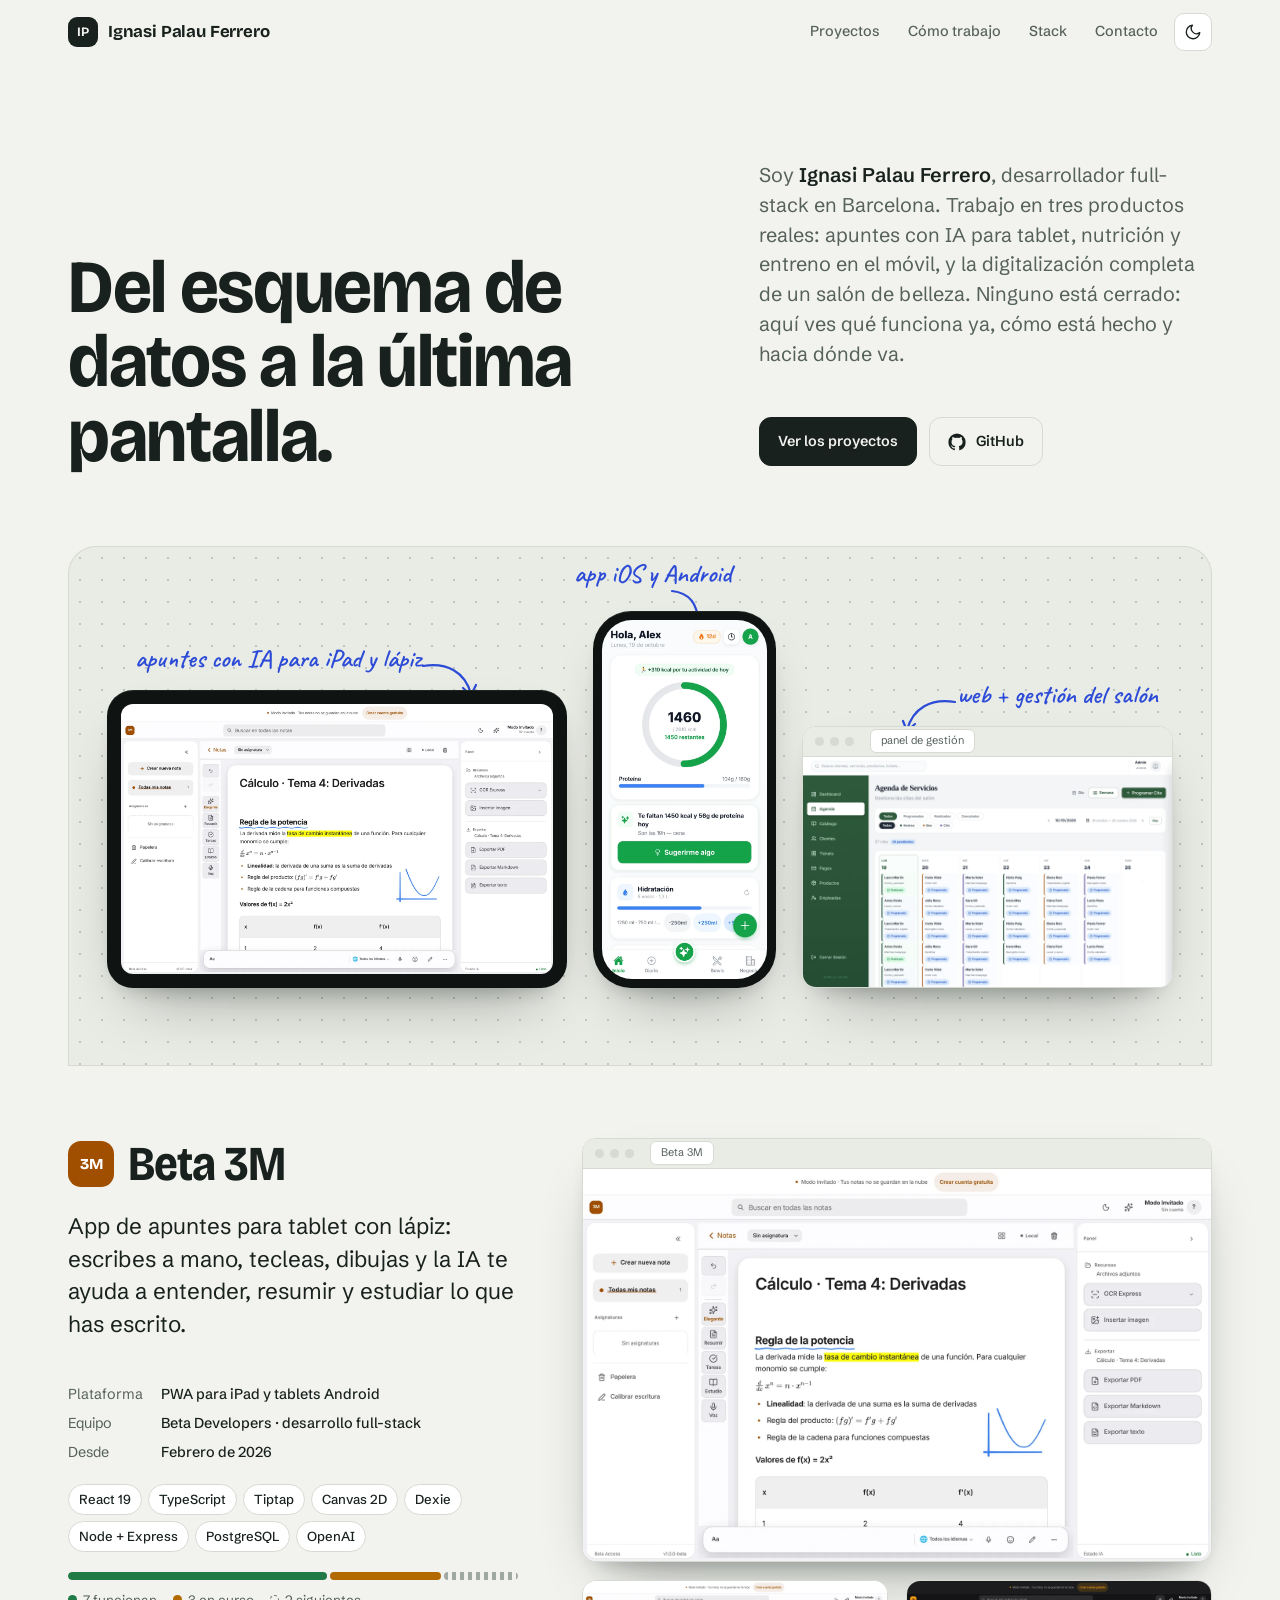
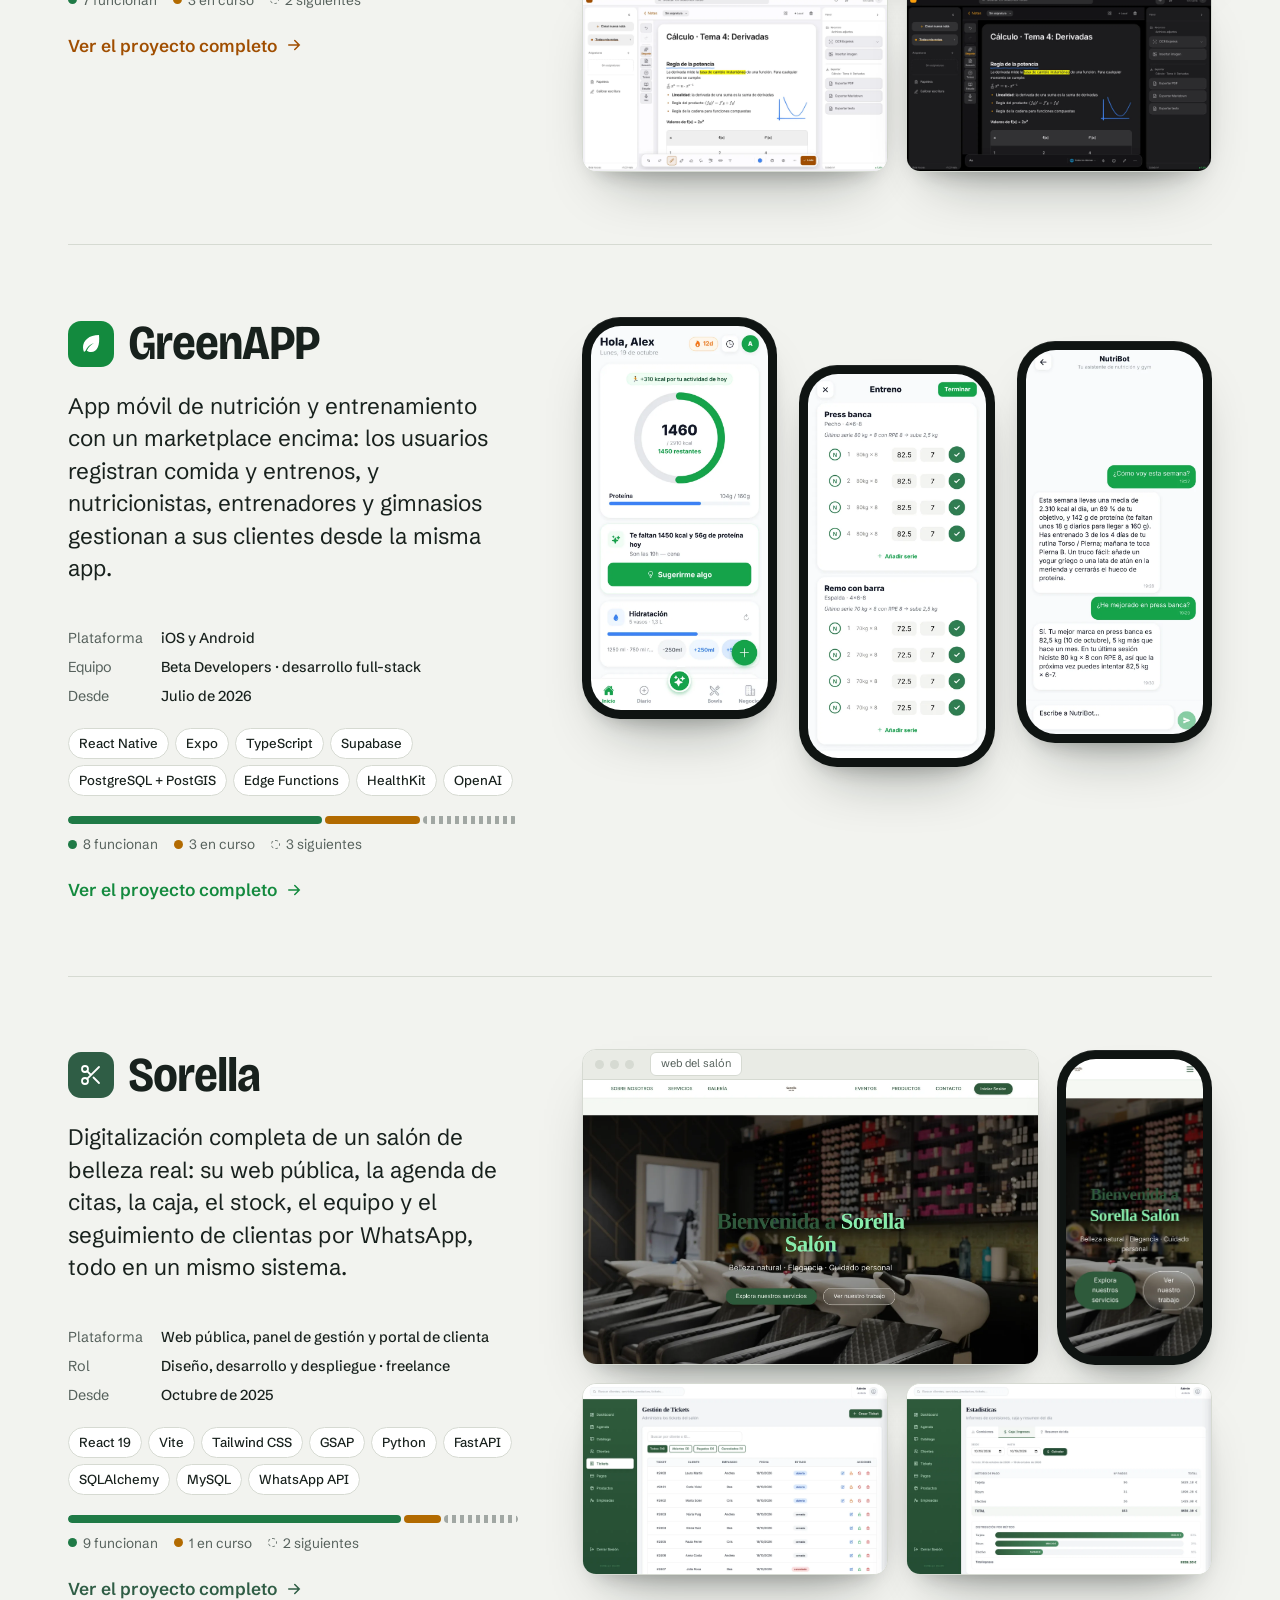
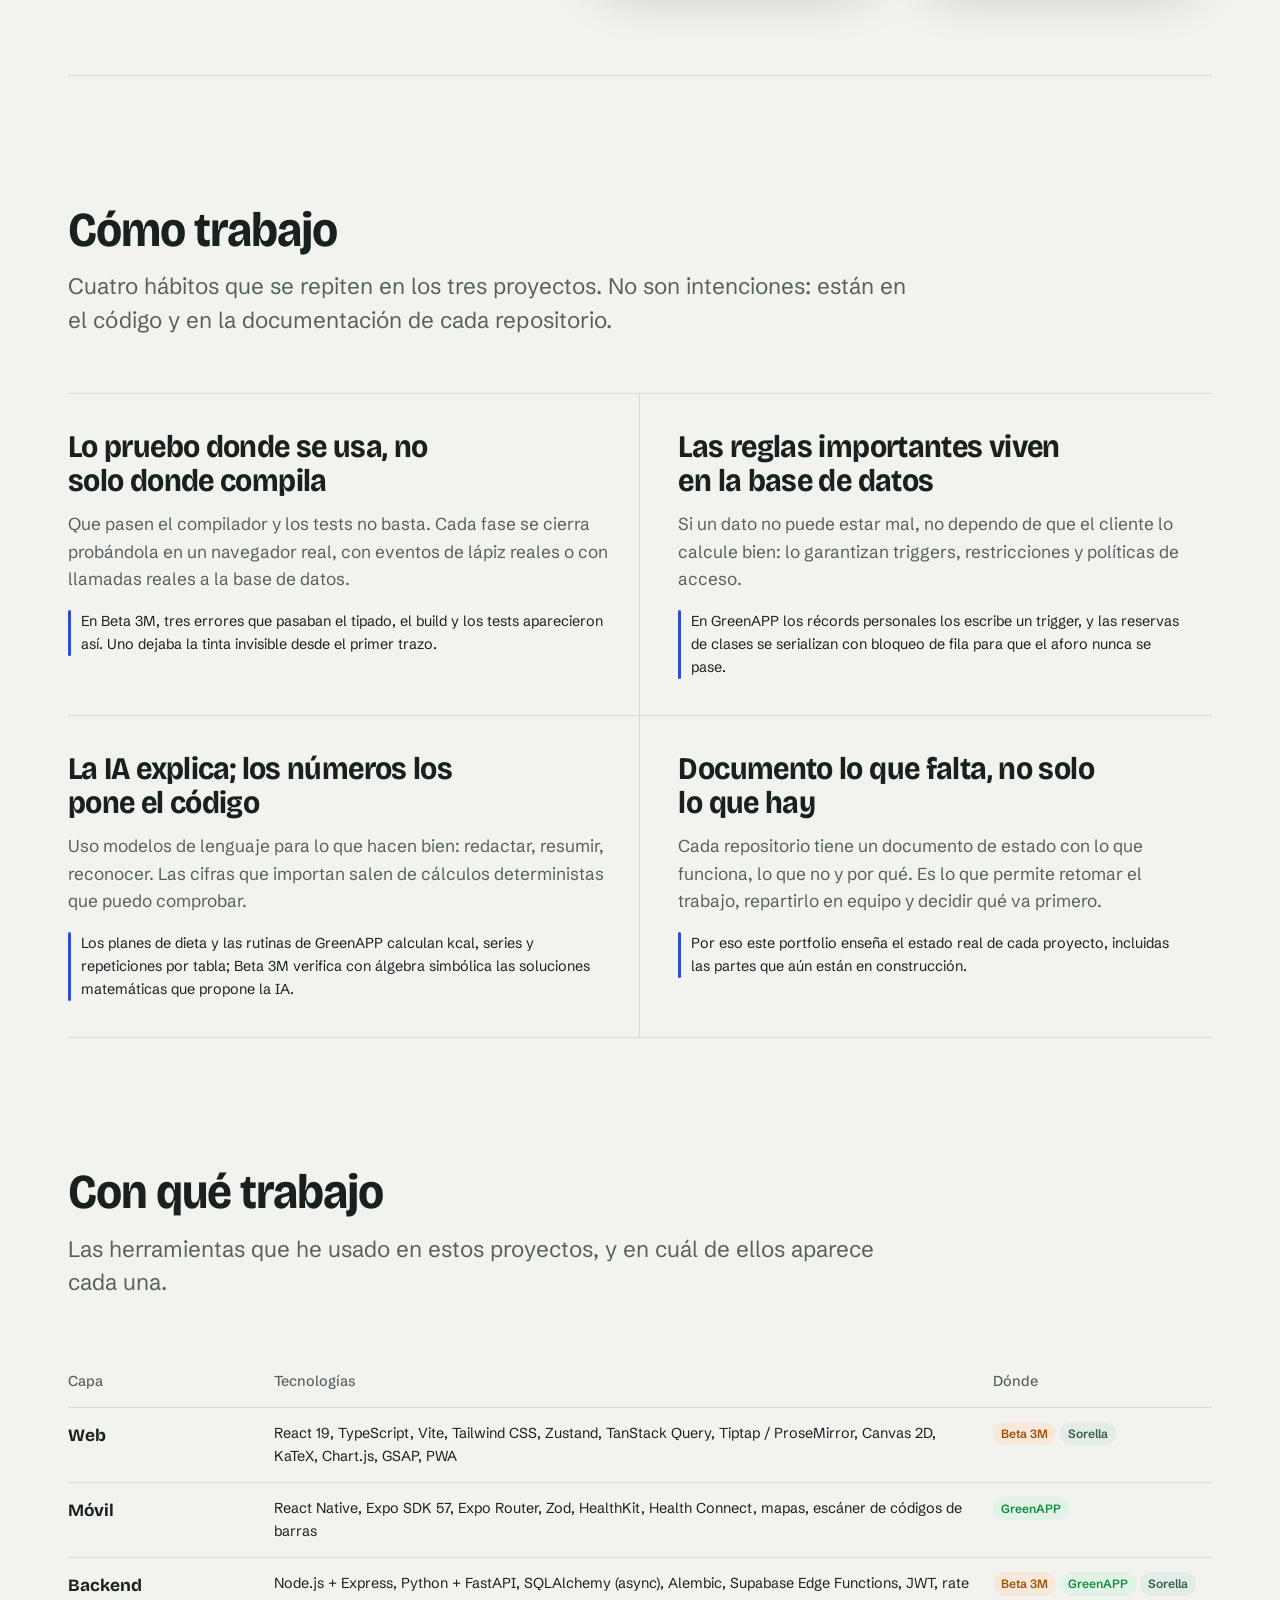
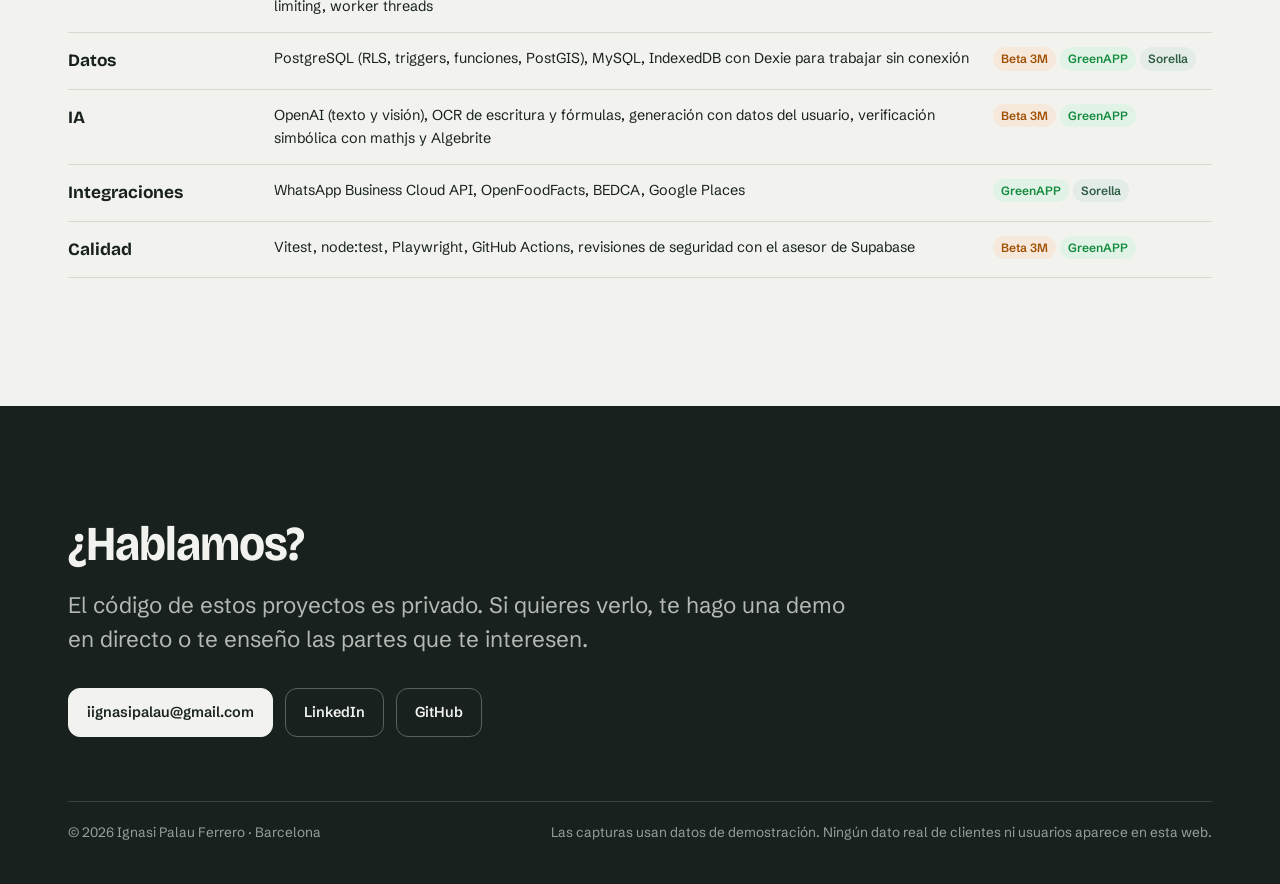
==== commit d5ebbab4: "Add files via upload" ====
--- a/index.html
+++ b/index.html
@@ -163,7 +163,7 @@
             <p class="project-pitch">Digitalización completa de un salón de belleza real: su web pública, la agenda de citas, la caja, el stock, el equipo y el seguimiento de clientas por WhatsApp, todo en un mismo sistema.</p>
             <dl class="facts">
               <dt>Plataforma</dt><dd>Web pública, panel de gestión y portal de clienta</dd>
-              <dt>Equipo</dt><dd>Equipo pequeño · desarrollo full-stack</dd>
+              <dt>Rol</dt><dd>Diseño, desarrollo y despliegue · freelance</dd>
               <dt>Desde</dt><dd>Octubre de 2025</dd>
             </dl>
             <ul class="tags" aria-label="Tecnologías">
@@ -256,7 +256,9 @@
       <h2>¿Hablamos?</h2>
       <p>El código de estos proyectos es privado. Si quieres verlo, te hago una demo en directo o te enseño las partes que te interesen.</p>
       <div class="links">
-        <a class="btn" href="https://github.com/ignasipalauferrero" rel="me">GitHub · ignasipalauferrero</a>
+        <a class="btn" href="mailto:iignasipalau@gmail.com">iignasipalau@gmail.com</a>
+        <a class="btn ghost" href="https://www.linkedin.com/in/ignasipalau" rel="me">LinkedIn</a>
+        <a class="btn ghost" href="https://github.com/ignasipalauferrero" rel="me">GitHub</a>
       </div>
       <div class="fineprint">
         <span>© 2026 Ignasi Palau Ferrero · Barcelona</span>
